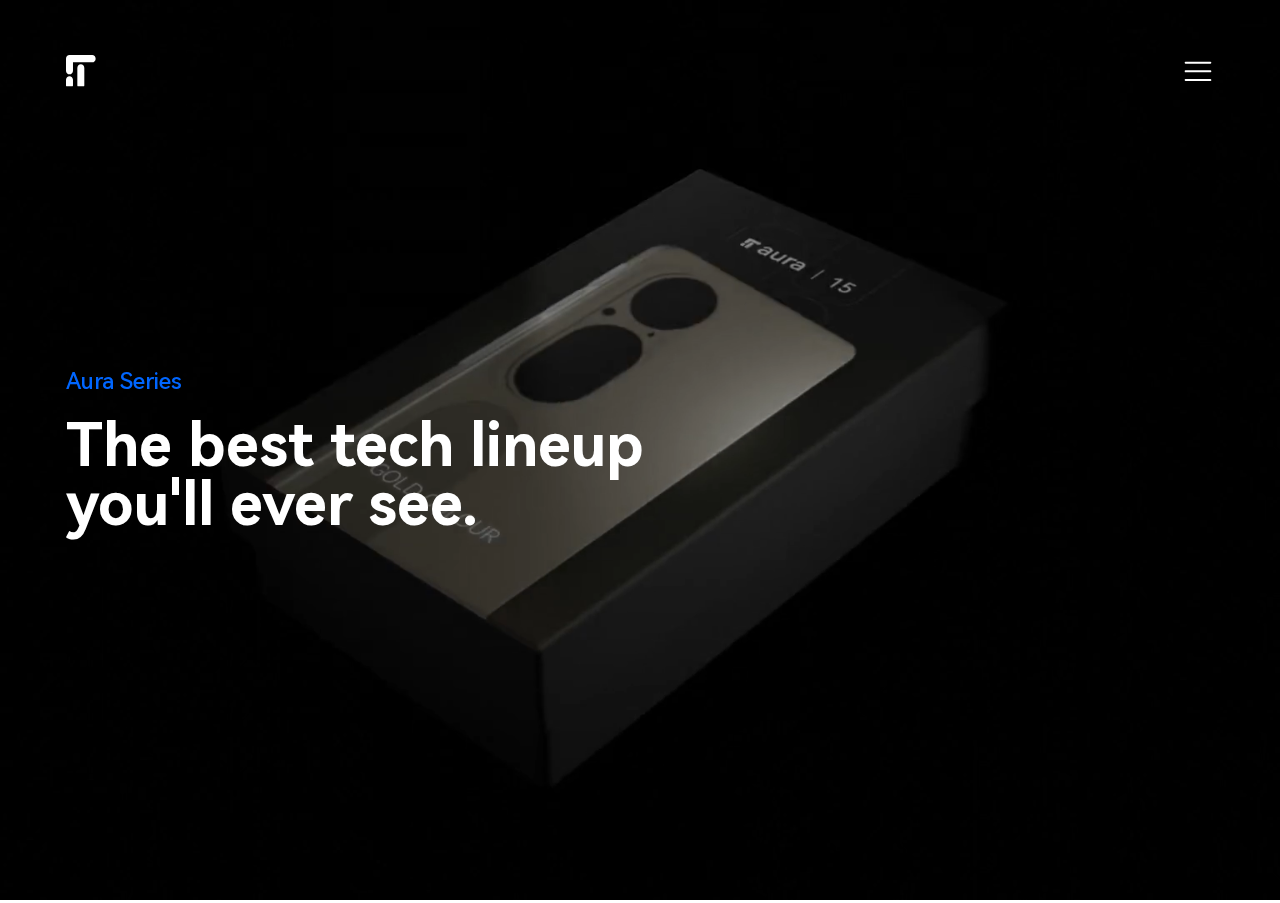
==== us/index.html @ 62e54718 "Add files via upload" ====
<!DOCTYPE html>
    <html lang="en">
    <head>
        <meta charset="UTF-8">
        <meta http-equiv="X-UA-Compatible" content="IE=edge">
        <meta name="viewport" content="width=device-width, initial-scale=1.0">
        <link rel="shortcut icon" type="image/png" href="assets/brand/images/favicon.png">
        <link rel="stylesheet" type="text/css" href="assets/main.css">
        <title>IT Corporation</title>
    </head>
    <body>
        <div class="nav">
            <div class="navlogo">
                <svg xmlns="http://www.w3.org/2000/svg" height="32" viewBox="0 0 38 41" fill="none">
                    <path fill-rule="evenodd" clip-rule="evenodd"
                        d="M8.94118 20.0619V9.44088H33.5294C35.9984 9.44088 38 7.32742 38 4.72044C38 2.11346 35.9984 0 33.5294 0H4.47059C4.45371 0 4.43685 9.87609e-05 4.42002 0.000295765C1.97428 0.0289175 0 2.13124 0 4.72044V20.0619C0 22.6689 2.00155 24.7823 4.47059 24.7823C6.93963 24.7823 8.94118 22.6689 8.94118 20.0619ZM18.9997 11.802C16.5307 11.802 14.5291 13.9155 14.5291 16.5225V38.9446C14.5291 39.5964 15.0295 40.1247 15.6468 40.1247H22.3526C22.9699 40.1247 23.4703 39.5964 23.4703 38.9446V16.5225C23.4703 13.9155 21.4687 11.802 18.9997 11.802ZM4.47059 27.1423C2.00155 27.1423 0 29.2558 0 31.8628V38.9434C0 39.5952 0.500387 40.1236 1.11765 40.1236H7.82353C8.44078 40.1236 8.94118 39.5952 8.94118 38.9434V31.8628C8.94118 29.2558 6.93963 27.1423 4.47059 27.1423Z"
                        fill="#FFFFFF"/>
                </svg>
            </div>
            <div class="navlinks">
                <div class="menuicon" id="menuButton">
                    <svg width="32" height="32" fill="none" viewBox="0 0 24 24" xmlns="http://www.w3.org/2000/svg">
                        <path
                            d="M2.753 18h18.5a.75.75 0 0 1 .102 1.493l-.102.007h-18.5a.75.75 0 0 1-.102-1.493L2.753 18h18.5-18.5Zm0-6.497h18.5a.75.75 0 0 1 .102 1.493l-.102.007h-18.5a.75.75 0 0 1-.102-1.493l.102-.007h18.5-18.5Zm-.001-6.5h18.5a.75.75 0 0 1 .102 1.493l-.102.007h-18.5A.75.75 0 0 1 2.65 5.01l.102-.007h18.5-18.5Z"
                            fill="#FFFFFF"/>
                    </svg>
                </div>
            </div>
        </div>
        <div class="hero">
            <video autoplay muted loop id="heroVideo">
                <source src="assets/hero/aura15.mp4" type="video/mp4">
            </video>
            <div class="herocontent">
                <h2>Aura Series</h2>
                <h1>The best tech lineup you'll ever see.</h1>
            </div>
        </div>
        <div class="menu" id="menu">
            <div class="scrollablemenu">
                <a href=""><h1>Home</h1></a>
                <a href="store/"><h1>Store</h1></a>
                <a href="aura/phones"><h1>Phones</h1></a>
                <a href="aura/laptops"><h1>Laptops</h1></a>
                <a href="homehei/"><h1>HomeHei</h1></a>
                <a href="repairs/"><h1>Repairs</h1></a>
                <a href="support/"><h1>Support</h1></a>
            </div>
        </div>
        <script src="assets/menu.js"></script>
    </body>
</html>
---- us/assets/main.css ----
/* Include HarmonyOS Sans */
@font-face { font-family: "HarmonyOS Sans"; src: url("brand/fonts/thin.ttf"); font-weight: 100; }
@font-face { font-family: "HarmonyOS Sans"; src: url("brand/fonts/light.ttf"); font-weight: 300; }
@font-face { font-family: "HarmonyOS Sans"; src: url("brand/fonts/regular.ttf"); font-weight: 400; }
@font-face { font-family: "HarmonyOS Sans"; src: url("brand/fonts/medium.ttf"); font-weight: 500; }
@font-face { font-family: "HarmonyOS Sans"; src: url("brand/fonts/bold.ttf"); font-weight: 700; }
@font-face { font-family: "HarmonyOS Sans"; src: url("brand/fonts/black.ttf"); font-weight: 900; }

/* Global styles */
* {
    margin: 0;
    padding: 0;
    box-sizing: border-box;
}

body {
    font-family: "HarmonyOS Sans", sans-serif;
    font-size: 14px;
    overflow-x: hidden;
}

/* Navigation */
.nav {
    width: 100%;
    display: flex;
    align-items: center;
    padding: 33px 66px;
    position: fixed;
    z-index: 100;
    margin-top: 22px;
}

.nav .navlinks {
    width: 100vw;
    display: flex;
    align-items: center;
    justify-content: flex-end;
    text-align: right;
    width: 100%;
}

.nav .navlinks .menuicon {
    cursor: pointer;
}
/* .nav .navlink {
    margin-left: 13.6px;
}

.nav .navlink a {
    color: #000;
    font-weight: 500;
    font-size: 22.65px;
    text-decoration: none;
} */

/* Menu */
.menu {
    position: fixed;
    top: 0;
    right: 0;
    height: 100vh;
    padding: 124px 66px;
    background: #000000;
    transform: translateX(100%);
    transition: transform 700ms ease-in-out;
}

.menu.active {
    transform: translateX(0);
}

.scrollablemenu {
    height: 100vh;
    overflow-y: scroll;
    overflow-x: hidden;
}

.scrollablemenu::-webkit-scrollbar {
    width: 0px;
}

.menu h1 {
    font-size: 95.95px;
    font-weight: 500;
    line-height: 100%;
    width: 700px;
    margin-bottom: 34.03px;
    text-align: right;
}

.menu a {
    text-decoration: none;
    color: #FFFFFF;
    transition: color 200ms ease-in-out;
}

.menu a:hover {
    color: #0066FF;
}

/* Hero */
.hero #heroVideo {
    position: relative;
    padding: 0px;
    width: 100vw;
    height: 100vh;
    max-width: 100vw;
    max-height: 100vh;
    object-fit: cover;
    outline: none;
}

.hero .herocontent {
    position: relative;
    padding: 66px;
    width: 100%;
    height: 100vh;
    max-width: 100%;
    max-height: 100%;
    margin-top: -100vh;
    /* Display */
    display: flex;
    align-items: left;
    justify-content: center;
    flex-direction: column;
}

.hero .herocontent * {
    color: #FFFFFF;
    text-align: left;
}

.hero .herocontent h1 {
    font-size: 59.3px;
    font-weight: 700;
    line-height: 100%;
    width: 700px;
}

.hero .herocontent h2 {
    font-size: 22.65px;
    font-weight: 500;
    line-height: 100%;
    width: 500px;
    margin-bottom: 22px;
    color: #0066FF;
}

/* Custom scrollbar */
::-webkit-scrollbar {
    width: 8px;
}

::-webkit-scrollbar-track {
    background: #292929;
}

::-webkit-scrollbar-thumb {
    background: #0066FF;
    border-radius: 8px 8px 4px 4px;
}

/* Animation */
.nav .navlogo {
    animation: slideinleft 1s cubic-bezier(0, 1, 0, 1);
}

.nav .navlinks .menuicon {
    animation: slideinright 1s cubic-bezier(0, 1, 0, 1);
}

@keyframes slideinleft {
    0% {
        transform: translateX(200px) scaleX(5);
    }
    100% {
        transform: translateX(0) scaleX(1);
    }
}

@keyframes slideinright {
    0% {
        transform: translateX(-300px) scaleX(5);
    }
    100% {
        transform: translateX(0) scaleX(1);
    }
}
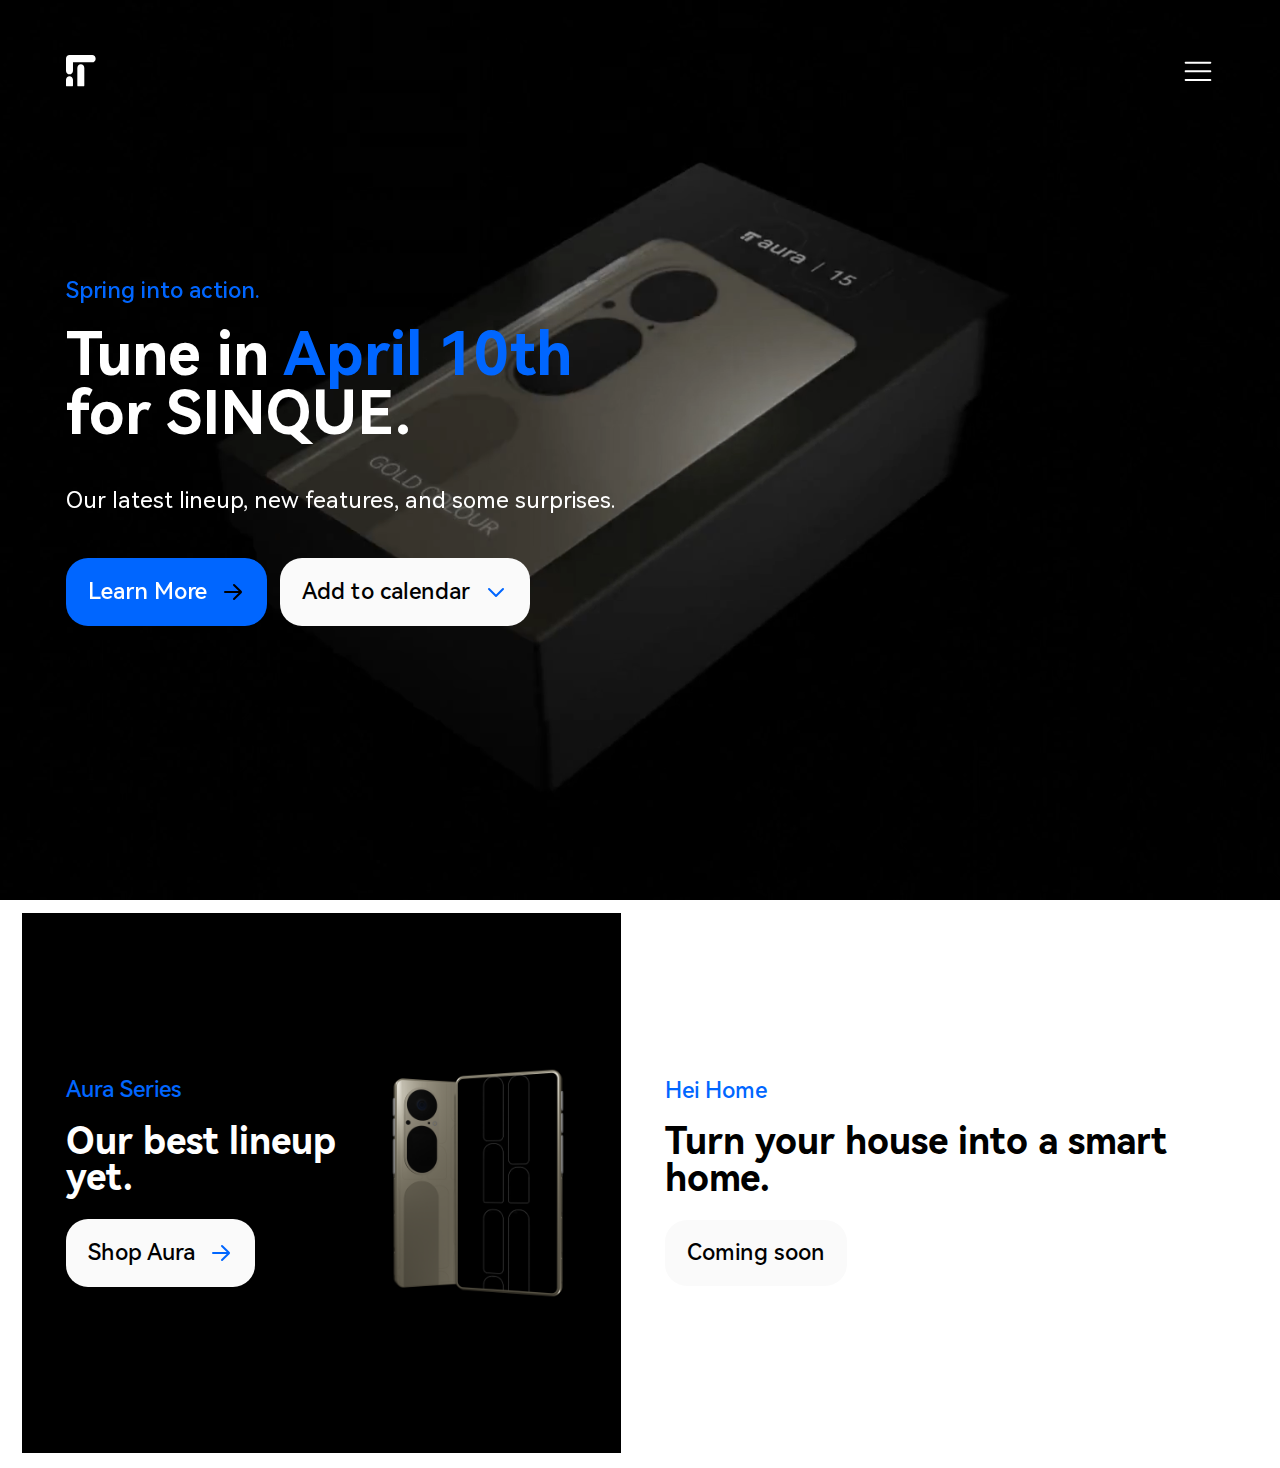
==== commit 3917f0ef: "Add files via upload" ====
--- a/us/index.html
+++ b/us/index.html
@@ -2,6 +2,22 @@
     <html lang="en">
     <head>
         <meta charset="UTF-8">
+		<meta name="title" content="IT Corporation">
+		<meta name="description" content="We're the tech company who likes to do things different. America Chooses IT.™️">
+		
+		<meta property="og:type" content="website">
+		<meta property="og:site_name" content="IT Corporation">
+		<meta property="og:title" content="IT — Official Site">
+		<meta property="og:description" content="We're the tech company who likes to do things different. America Chooses IT.™️">
+		<meta property="og:image" content="https://it.itsakuro.xyz/us/assets/brand/images/embedthumbnail.png">
+		
+		<meta property="twitter:card" content="summary_large_image">
+		<meta property="twitter:site_name" content="IT Corporation">
+		<meta property="twitter:title" content="IT — Official Site">
+		<meta property="twitter:description" content="We're the tech company who likes to do things different. America Chooses IT.™️">
+		<meta property="twitter:image" content="https://it.itsakuro.xyz/us/assets/brand/images/embedthumbnail.png">
+		
+		<meta name="theme-color" content="#0066FF">
         <meta http-equiv="X-UA-Compatible" content="IE=edge">
         <meta name="viewport" content="width=device-width, initial-scale=1.0">
         <link rel="shortcut icon" type="image/png" href="assets/brand/images/favicon.png">
@@ -9,7 +25,7 @@
         <title>IT Corporation</title>
     </head>
     <body>
-        <div class="nav">
+        <div class="nav" id="nav">
             <div class="navlogo">
                 <svg xmlns="http://www.w3.org/2000/svg" height="32" viewBox="0 0 38 41" fill="none">
                     <path fill-rule="evenodd" clip-rule="evenodd"
@@ -32,19 +48,67 @@
                 <source src="assets/hero/aura15.mp4" type="video/mp4">
             </video>
             <div class="herocontent">
-                <h2>Aura Series</h2>
-                <h1>The best tech lineup you'll ever see.</h1>
+                <h2>Spring into action.</h2>
+                <h1>Tune in <em>April 10th</em> for SINQUE.</h1>
+                <p>Our latest lineup, new features, and some surprises.</p>
+                <div class="buttons">
+                    <a href="sinque/" class="nounderline"><button class="primary">
+                        Learn More
+                        <svg width="24" height="24" fill="none" viewBox="0 0 24 24" xmlns="http://www.w3.org/2000/svg">
+                            <path
+                                d="M13.704 4.284a1 1 0 1 0-1.403 1.424L17.67 11H4a1 1 0 1 0 0 2h13.665L12.3 18.285a1 1 0 0 0 1.403 1.424l6.925-6.822a1.25 1.25 0 0 0 0-1.78l-6.925-6.823Z"
+                                fill="#FFFFFF"/>
+                        </svg>
+                    </button></a>
+                    <a class="nounderline"><button class="secondary">
+                        Add to calendar
+                        <svg width="24" height="24" fill="none" viewBox="0 0 24 24" xmlns="http://www.w3.org/2000/svg">
+                            <path
+                            d="M4.293 8.293a1 1 0 0 1 1.414 0L12 14.586l6.293-6.293a1 1 0 1 1 1.414 1.414l-7 7a1 1 0 0 1-1.414 0l-7-7a1 1 0 0 1 0-1.414Z"
+                            fill="#FFFFFF"/>
+                        </svg>
+                    </button></a>
+                </div>
             </div>
         </div>
         <div class="menu" id="menu">
             <div class="scrollablemenu">
                 <a href=""><h1>Home</h1></a>
                 <a href="store/"><h1>Store</h1></a>
-                <a href="aura/phones"><h1>Phones</h1></a>
-                <a href="aura/laptops"><h1>Laptops</h1></a>
-                <a href="homehei/"><h1>HomeHei</h1></a>
+                <a href="aura/phones/"><h1>Phones</h1></a>
+                <a href="aura/laptops/"><h1>Laptops</h1></a>
+                <a href="aura/tab/"><h1>Tablets</h1></a>
+                <a href="aura/watch/"><h1>Smartwatches</h1></a>
+                <a href="hei-home/"><h1>Hei Home</h1></a>
+                <a href="certified/"><h1>IT Certified</h1></a>
+                <a href="wear/"><h1>Wear IT</h1></a>
                 <a href="repairs/"><h1>Repairs</h1></a>
                 <a href="support/"><h1>Support</h1></a>
+                <br><br><h1 style="user-select: none; visibility: hidden;">IT</h1>
+            </div>
+        </div>
+        <div class="dualsection" style="margin: 10px 0 15px 0;">
+            <div class="leftsection" style="align-items: center; justify-content: flex-start; flex-direction: row; background-color: #000000; color: #FFFFFF;">
+                <div style="display: flex; align-items: left; justify-content: center; flex-direction: column;">
+                    <h2>Aura Series</h2>
+                    <h1>Our best lineup yet.</h1>
+                    <a href="aura/" class="nounderline"><button class="secondary">
+                        Shop Aura
+                        <svg width="24" height="24" fill="none" viewBox="0 0 24 24" xmlns="http://www.w3.org/2000/svg">
+                            <path
+                                d="M13.704 4.284a1 1 0 1 0-1.403 1.424L17.67 11H4a1 1 0 1 0 0 2h13.665L12.3 18.285a1 1 0 0 0 1.403 1.424l6.925-6.822a1.25 1.25 0 0 0 0-1.78l-6.925-6.823Z"
+                                fill="#FFFFFF"/>
+                        </svg>
+                    </button></a>
+                </div>
+                <img src="assets/sections/aura15.png" width="40%" style="height: fit-content; margin-left: 20px;">
+            </div>
+            <div class="rightsection">
+                <h2>Hei Home</h2>
+                <h1>Turn your house into a smart home.</h1>
+                <a href="aura/" class="nounderline"><button class="secondary" disabled>
+                    Coming soon
+                </button></a>
             </div>
         </div>
         <script src="assets/menu.js"></script>
--- a/us/assets/main.css
+++ b/us/assets/main.css
@@ -61,12 +61,12 @@
     height: 100vh;
     padding: 124px 66px;
     background: #000000;
-    transform: translateX(100%);
+    transform: translateX(100%) scaleX(0.25);
     transition: transform 700ms ease-in-out;
 }
 
 .menu.active {
-    transform: translateX(0);
+    transform: translateX(0) scaleX(1);
 }
 
 .scrollablemenu {
@@ -99,6 +99,11 @@
 }
 
 /* Hero */
+.hero {
+    margin: 0;
+    padding: 0;
+}
+
 .hero #heroVideo {
     position: relative;
     padding: 0px;
@@ -133,17 +138,79 @@
 .hero .herocontent h1 {
     font-size: 59.3px;
     font-weight: 700;
-    line-height: 100%;
-    width: 700px;
+    width: 600px;
+    animation: slideinup 1s cubic-bezier(0, 1, 0, 1);
 }
 
 .hero .herocontent h2 {
     font-size: 22.65px;
     font-weight: 500;
-    line-height: 100%;
-    width: 500px;
+    width: 600px;
     margin-bottom: 22px;
     color: #0066FF;
+    animation: slideinup 1s cubic-bezier(0, 1, 0, 1);
+}
+
+.hero .herocontent p {
+    font-size: 22.65px;
+    font-weight: 400;
+    width: 600px;
+    margin: 22px 0 44px 0;
+    animation: slideinup 1s cubic-bezier(0, 1, 0, 1);
+}
+
+em {
+    font-style: normal;
+    color: #0066FF!important;
+}
+
+/* Buttons */
+button {
+    border: none;
+    outline: none;
+    cursor: pointer;
+    font-family: "HarmonyOS Sans", sans-serif;
+    font-size: 22.65px;
+    font-weight: 500;
+    line-height: 100%;
+    text-align: center;
+    padding: 22px 22px;
+    border-radius: 22px;
+    /* Center Alignment */
+    display: flex;
+    align-items: center;
+    justify-content: center;
+    transition: background 200ms ease-in-out, color 200ms ease-in-out;
+}
+
+button.primary { color: #FFFFFF; background: #0066FF; }
+button.primary svg path { fill: #000000; transition: fill 200ms ease-in-out; }
+button.primary:hover { color: #000000; background: #7499FC; }
+button.primary:hover svg path { fill: #000000; }
+
+button.secondary { color: #000000!important; background: #FAFAFA; }
+button.secondary svg path { fill: #0066FF; transition: fill 200ms ease-in-out; }
+button.secondary:hover { color: #000000; background: #D3D3D3; }
+button.secondary:hover svg path { fill: #0066FF; }
+
+button svg {
+    margin-left: 13.6px;
+}
+
+.buttons {
+    display: inline-flex;
+    align-items: center;
+    justify-content: flex-start;
+    flex-direction: row;
+}
+
+.buttons a {
+    margin-right: 13.6px;
+}
+
+/* Links */
+a.nounderline {
+    text-decoration: none!important;
 }
 
 /* Custom scrollbar */
@@ -160,6 +227,59 @@
     border-radius: 8px 8px 4px 4px;
 }
 
+/* Layouts */
+
+.dualsection {
+    display: flex;
+    align-items: center;
+    justify-content: space-between;
+    flex-direction: row;
+    height: 60vh;
+}
+
+.dualsection .leftsection {
+    flex: 50%;
+    height: 100%;
+    margin: 22px;
+    padding: 44px;
+    /* Display */
+    display: flex;
+    align-items: left;
+    justify-content: center;
+    flex-direction: column;
+}
+
+.sectioncontent h1 {
+    color: #FFF;
+}
+
+.dualsection .rightsection {
+    flex: 50%;
+    height: 100%;
+    margin: 22px;
+    /* Display */
+    display: flex;
+    align-items: left;
+    justify-content: center;
+    flex-direction: column;
+}
+
+/* Regular Text */
+h1 {
+    font-size: 36.65px;
+    font-weight: 700;
+    line-height: 100%;
+    margin-bottom: 22px;
+}
+
+h2 {
+    font-size: 22.65px;
+    font-weight: 500;
+    line-height: 100%;
+    margin-bottom: 22px;
+    color: #0066FF;
+}
+
 /* Animation */
 .nav .navlogo {
     animation: slideinleft 1s cubic-bezier(0, 1, 0, 1);
@@ -167,6 +287,11 @@
 
 .nav .navlinks .menuicon {
     animation: slideinright 1s cubic-bezier(0, 1, 0, 1);
+    transition: transform 2s cubic-bezier(0, 1, 0, 1);
+}
+
+.nav .navlinks .menuicon.active {
+    transform: rotate(45deg);
 }
 
 @keyframes slideinleft {
@@ -185,4 +310,13 @@
     100% {
         transform: translateX(0) scaleX(1);
     }
+}
+
+@keyframes slideinup {
+    0% {
+        transform: translateY(200px) scaleY(2);
+    }
+    100% {
+        transform: translateY(0) scaleY(1);
+    }
 }